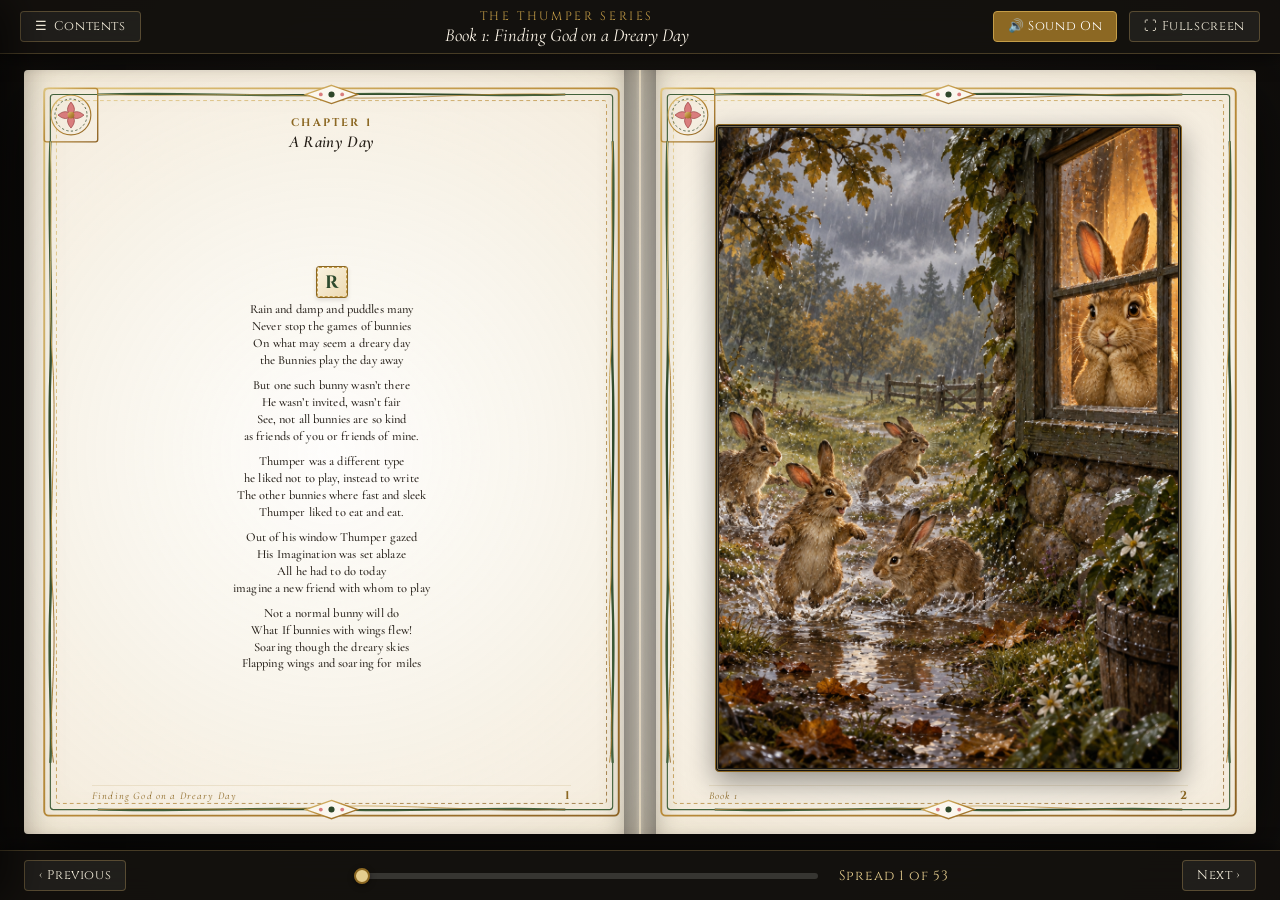
==== index.html @ b7ec00cc "The Complete Thumper Series Interactive Reader" ====
<!DOCTYPE html>
<html lang="en">
<head>
  <meta charset="UTF-8">
  <meta name="viewport" content="width=device-width, initial-scale=1.0, maximum-scale=1.0, user-scalable=no, viewport-fit=cover">
  <meta name="apple-mobile-web-app-capable" content="yes">
  <meta name="apple-mobile-web-app-status-bar-style" content="black-translucent">
  <meta name="description" content="The Complete Five-Book Thumper Series: An interactive illuminated fairy tale reader with realistic 3D page turns for tablet, phone, and desktop.">
  <title>The Complete Thumper Series — Interactive Fairy Tale Reader</title>
  
  <link rel="stylesheet" href="css/fairytale.css">
  <link rel="stylesheet" href="css/book.css">
</head>
<body>

  <div class="reader-wrapper">
    <!-- Top Toolbar -->
    <header class="top-toolbar">
      <div class="toolbar-left">
        <button id="btnTOC" class="tool-btn" title="Open Table of Contents">
          <span>☰</span> <span>Contents</span>
        </button>
        <button id="btnMobileSwitch" class="tool-btn mobile-switch-btn" title="Switch between words and picture">
          🖼️ View Art
        </button>
      </div>

      <div class="toolbar-center">
        <span class="series-title">The Thumper Series</span>
        <span id="currentBookLabel" class="current-book-label">Book 1: Finding God on a Dreary Day</span>
      </div>

      <div class="toolbar-right">
        <button id="btnAudio" class="tool-btn active" title="Toggle Page Turn Sound">
          🔊 Sound On
        </button>
        <button id="btnFullscreen" class="tool-btn" title="Toggle Fullscreen">
          ⛶ Fullscreen
        </button>
      </div>
    </header>

    <!-- Main Book Stage -->
    <main class="book-stage" id="bookStage">
      <!-- Click / Tap zones on margins -->
      <div id="navPrev" class="page-nav-zone page-nav-prev" title="Turn to previous page">
        <div class="nav-arrow">‹</div>
      </div>

      <div id="bookContainer" class="book-container show-text" data-book="1">
        <!-- Center Book Spine / Shadow -->
        <div class="book-spine"></div>

        <!-- Left Page: Verses & Illuminated Initial -->
        <div id="leftPage" class="page left-page">
          <!-- Dynamically populated by app.js -->
        </div>

        <!-- Right Page: Illustration & Theology Note -->
        <div id="rightPage" class="page right-page">
          <!-- Dynamically populated by app.js -->
        </div>

        <!-- 3D Page Turn Layer -->
        <div id="pageFlipLeaf" class="page-flip-leaf"></div>
      </div>

      <div id="navNext" class="page-nav-zone page-nav-next" title="Turn to next page">
        <div class="nav-arrow">›</div>
      </div>
    </main>

    <!-- Bottom Navigation & Progress Bar -->
    <footer class="bottom-bar">
      <button id="btnPrev" class="tool-btn" title="Previous Page">
        ‹ Previous
      </button>

      <div class="progress-container">
        <input type="range" id="progressSlider" class="progress-slider" min="0" max="52" value="0" aria-label="Page Progress">
        <span id="pageIndicator" class="page-indicator">Spread 1 of 53</span>
      </div>

      <button id="btnNext" class="tool-btn" title="Next Page">
        Next ›
      </button>
    </footer>
  </div>

  <!-- Table of Contents Slide-over Drawer -->
  <div id="tocOverlay" class="toc-overlay"></div>
  <aside id="tocDrawer" class="toc-drawer">
    <div class="toc-header">
      <h2 class="toc-title">Table of Contents</h2>
      <button id="btnCloseTOC" class="toc-close-btn" title="Close Contents">✕</button>
    </div>
    <div id="tocContent" class="toc-content">
      <!-- Dynamically populated by app.js -->
    </div>
  </aside>

  <!-- Application Scripts -->
  <script src="js/book-data.js"></script>
  <script src="js/audio.js"></script>
  <script src="js/page-flip.js"></script>
  <script src="js/app.js"></script>
</body>
</html>
---- css/fairytale.css ----
@import url('https://fonts.googleapis.com/css2?family=Cinzel:wght@500;600;700;800&family=Cormorant+Garamond:ital,wght@0,400;0,500;0,600;0,700;1,400;1,600&display=swap');

:root {
  --parchment-base: #fcf9f2;
  --parchment-dark: #f3ebda;
  --ink-color: #241e17;
  --ink-muted: #5e5142;
  --gold-primary: #c49d48;
  --gold-dark: #8c6823;
  --gold-light: #e5cd8e;
  --green-accent: #2e4a2e;
  --spine-shadow: rgba(0, 0, 0, 0.25);
  --font-serif: 'Cormorant Garamond', 'Baskerville', 'Hoefler Text', Garamond, 'Georgia', serif;
  --font-display: 'Cinzel', 'Baskerville', serif;
}

/* Base Body & Reset */
* {
  box-sizing: border-box;
  margin: 0;
  padding: 0;
  -webkit-tap-highlight-color: transparent;
}

body {
  font-family: var(--font-serif);
  color: var(--ink-color);
  background-color: #161311;
  background-image: 
    radial-gradient(circle at 50% 50%, #221d18 0%, #100e0c 100%),
    repeating-linear-gradient(45deg, rgba(255,255,255,0.012) 0, rgba(255,255,255,0.012) 2px, transparent 2px, transparent 8px);
  min-height: 100vh;
  overflow-x: hidden;
  display: flex;
  flex-direction: column;
  user-select: none;
  -webkit-user-select: none;
}

/* Parchment Page Base */
.page {
  position: relative;
  background-color: var(--parchment-base);
  background-image: 
    radial-gradient(circle at 50% 50%, rgba(255, 255, 255, 0.75) 0%, rgba(243, 235, 218, 0.95) 100%),
    url("data:image/svg+xml,%3Csvg viewBox='0 0 200 200' xmlns='http://www.w3.org/2000/svg'%3E%3Cfilter id='noiseFilter'%3E%3CfeTurbulence type='fractalNoise' baseFrequency='0.8' numOctaves='3' stitchTiles='stitch'/%3E%3C/filter%3E%3Crect width='100%25' height='100%25' filter='url(%23noiseFilter)' opacity='0.035'/%3E%3C/svg%3E");
  box-shadow: 
    inset 0 0 50px rgba(160, 130, 80, 0.2),
    0 12px 35px rgba(0, 0, 0, 0.5);
  display: flex;
  flex-direction: column;
  overflow: hidden;
  border-radius: 4px;
}

/* Page Border SVG Overlay */
.page-border-overlay {
  position: absolute;
  top: 0;
  left: 0;
  width: 100%;
  height: 100%;
  pointer-events: none;
  z-index: 10;
}

/* Left Page vs Right Page Inner Margins & Shadows */
.left-page {
  border-right: 1px solid rgba(140, 107, 41, 0.2);
  box-shadow: 
    inset -28px 0 24px -14px var(--spine-shadow),
    inset 0 0 45px rgba(160, 130, 80, 0.16);
  border-top-right-radius: 0;
  border-bottom-right-radius: 0;
}

.right-page {
  border-left: 1px solid rgba(140, 107, 41, 0.2);
  box-shadow: 
    inset 28px 0 24px -14px var(--spine-shadow),
    inset 0 0 45px rgba(160, 130, 80, 0.16);
  border-top-left-radius: 0;
  border-bottom-left-radius: 0;
}

/* Page Inner Content Container - Carefully tuned so text NEVER touches borders */
.page-content {
  position: relative;
  z-index: 5;
  height: 100%;
  padding: clamp(32px, 5vh, 48px) clamp(36px, 5.5vw, 68px) clamp(24px, 3.5vh, 36px) clamp(36px, 5.5vw, 68px);
  display: flex;
  flex-direction: column;
  justify-content: space-between;
}

/* Page Header */
.page-header {
  text-align: center;
  margin-bottom: clamp(2px, 0.8vh, 6px);
}

.chapter-number {
  font-family: var(--font-display);
  font-size: clamp(0.68rem, 1.1vh, 0.78rem);
  font-weight: 700;
  letter-spacing: 0.2em;
  text-transform: uppercase;
  color: var(--gold-dark);
  margin-bottom: 1px;
}

.chapter-title {
  font-family: var(--font-serif);
  font-size: clamp(1.05rem, 1.8vh, 1.25rem);
  font-weight: 600;
  color: var(--ink-color);
  letter-spacing: 0.02em;
  font-style: italic;
}

/* Text Container & Stanzas: CENTER-JUSTIFIED & FIT PERFECTLY */
.page-verse-container {
  flex: 1;
  display: flex;
  flex-direction: column;
  justify-content: center;
  align-items: center;
  text-align: center;
  width: 100%;
  gap: clamp(4px, 0.9vh, 8px);
}

.stanza {
  position: relative;
  width: 100%;
  text-align: center;
}

.verse-line {
  font-size: clamp(0.78rem, 1.38vh, 0.96rem);
  line-height: 1.36;
  color: var(--ink-color);
  font-weight: 500;
  letter-spacing: 0.01em;
  position: relative;
  text-align: center;
  font-family: var(--font-serif);
}

/* Speaker Cue Badges */
.speaker-badge {
  display: block;
  font-family: var(--font-serif);
  font-style: italic;
  font-weight: 600;
  font-size: clamp(0.75rem, 1.2vh, 0.88rem);
  color: var(--gold-dark);
  letter-spacing: 0.03em;
  text-align: center;
  margin-top: 2px;
  margin-bottom: 1px;
}

/* Illuminated Initial Emblem (Centered above opening line) */
.illuminated-initial-crest {
  display: inline-flex;
  align-items: center;
  justify-content: center;
  width: clamp(26px, 3.6vh, 32px);
  height: clamp(26px, 3.6vh, 32px);
  background: linear-gradient(135deg, #faf3e1 0%, #eddab3 100%);
  border: 1.5px solid var(--gold-dark);
  outline: 1px dashed var(--gold-primary);
  outline-offset: -2px;
  box-shadow: 0 2px 4px rgba(0, 0, 0, 0.12);
  border-radius: 3px;
  margin-bottom: 3px;
  color: var(--green-accent);
  font-family: var(--font-display);
  font-size: clamp(1.05rem, 2vh, 1.3rem);
  font-weight: 700;
}

[data-book="1"] .illuminated-initial-crest { color: #2e4a2e; }
[data-book="2"] .illuminated-initial-crest { color: #78531d; }
[data-book="3"] .illuminated-initial-crest { color: #405c36; }
[data-book="4"] .illuminated-initial-crest { color: #8a2f1e; }
[data-book="5"] .illuminated-initial-crest { color: #164e3c; }

/* Page Footer / Folio */
.page-footer {
  text-align: center;
  margin-top: 4px;
  font-family: var(--font-display);
  font-size: clamp(0.72rem, 1.1vh, 0.82rem);
  color: var(--ink-muted);
  letter-spacing: 0.1em;
  display: flex;
  justify-content: space-between;
  align-items: center;
  padding-top: 2px;
  border-top: 1px solid rgba(191, 161, 95, 0.2);
}

.folio-book-label {
  font-size: clamp(0.65rem, 1vh, 0.72rem);
  font-style: italic;
  color: var(--gold-dark);
  font-family: var(--font-serif);
}

.folio-number {
  font-weight: 700;
  color: var(--gold-dark);
}

/* =======================================================
   RIGHT PAGE: ILLUMINATION PICTURE PLATE
   CLEANLY FRAMED WITH COMFORTABLE MARGINS
   NO TEXT OR CAPTIONS UNDERNEATH THE IMAGE!
   ======================================================= */
.art-plate-container {
  display: flex;
  flex-direction: column;
  height: 100%;
  width: 100%;
  justify-content: center;
  align-items: center;
  position: relative;
  padding: 4px 6px;
}

.art-image-frame {
  position: relative;
  width: 100%;
  height: 100%;
  max-height: calc(100% - 10px);
  display: flex;
  align-items: center;
  justify-content: center;
  background: #1e1b18;
  padding: 3px;
  border-radius: 4px;
  border: 1.5px solid var(--gold-dark);
  outline: 1px solid rgba(229, 205, 142, 0.45);
  outline-offset: -3px;
  box-shadow: 
    0 10px 28px rgba(0, 0, 0, 0.4),
    inset 0 0 10px rgba(0, 0, 0, 0.5);
  overflow: hidden;
  margin: auto;
}

.art-image-frame img {
  width: 100%;
  height: 100%;
  object-fit: cover;
  border-radius: 2px;
  display: block;
}
---- css/book.css ----
/* =======================================================
   3D BOOK SPREAD, PAGE TURN & UI CONTROLS
   ======================================================= */

:root {
  --book-width: 1380px;
  --book-height: 860px;
  --page-width: 690px;
  --page-height: 860px;
  --toolbar-bg: rgba(20, 17, 14, 0.94);
  --toolbar-border: rgba(191, 161, 95, 0.3);
  --toolbar-text: #f0e6d2;
}

/* App Wrapper */
.reader-wrapper {
  position: relative;
  width: 100vw;
  height: 100vh;
  display: flex;
  flex-direction: column;
  justify-content: space-between;
  overflow: hidden;
}

/* Top Toolbar */
.top-toolbar {
  position: relative;
  z-index: 100;
  height: 54px;
  background: var(--toolbar-bg);
  backdrop-filter: blur(12px);
  -webkit-backdrop-filter: blur(12px);
  border-bottom: 1px solid var(--toolbar-border);
  display: flex;
  align-items: center;
  justify-content: space-between;
  padding: 0 20px;
  color: var(--toolbar-text);
  box-shadow: 0 4px 16px rgba(0,0,0,0.5);
}

.toolbar-left,
.toolbar-right {
  display: flex;
  align-items: center;
  gap: 12px;
}

.toolbar-center {
  display: flex;
  flex-direction: column;
  align-items: center;
  text-align: center;
}

.series-title {
  font-family: var(--font-display);
  font-size: 0.75rem;
  letter-spacing: 0.22em;
  color: var(--gold-primary);
  text-transform: uppercase;
}

.current-book-label {
  font-family: var(--font-serif);
  font-size: 1.15rem;
  font-style: italic;
  color: #fff8eb;
}

/* Toolbar Buttons */
.tool-btn {
  background: rgba(255, 255, 255, 0.06);
  border: 1px solid rgba(191, 161, 95, 0.35);
  color: #f5eedc;
  padding: 6px 14px;
  border-radius: 4px;
  font-family: var(--font-display);
  font-size: 0.8rem;
  letter-spacing: 0.05em;
  cursor: pointer;
  display: flex;
  align-items: center;
  gap: 6px;
  transition: all 0.2s ease;
}

.tool-btn:hover {
  background: rgba(191, 161, 95, 0.22);
  border-color: var(--gold-light);
  color: #ffffff;
  transform: translateY(-1px);
}

.tool-btn:active {
  transform: translateY(0);
}

.tool-btn.active {
  background: var(--gold-dark);
  color: #fff;
  border-color: var(--gold-primary);
}

/* Book Stage & 3D Spread Container */
.book-stage {
  position: relative;
  flex: 1;
  display: flex;
  align-items: center;
  justify-content: center;
  perspective: 2800px;
  padding: 16px 24px;
  overflow: hidden;
}

.book-container {
  position: relative;
  width: 100%;
  max-width: var(--book-width);
  height: 100%;
  max-height: var(--book-height);
  display: flex;
  box-shadow: 
    0 25px 60px -10px rgba(0, 0, 0, 0.75),
    0 0 100px rgba(0, 0, 0, 0.4);
  border-radius: 6px;
  transform-style: preserve-3d;
}

/* Book Spine / Center Hinge */
.book-spine {
  position: absolute;
  top: 0;
  left: 50%;
  transform: translateX(-50%);
  width: 32px;
  height: 100%;
  background: linear-gradient(
    90deg, 
    rgba(0,0,0,0.32) 0%, 
    rgba(0,0,0,0.12) 35%, 
    rgba(255,255,255,0.06) 50%, 
    rgba(0,0,0,0.12) 65%, 
    rgba(0,0,0,0.32) 100%
  );
  z-index: 20;
  pointer-events: none;
}

/* Spread Pages */
.book-container .page {
  width: 50%;
  height: 100%;
}

/* Page Navigation Overlays (Click zones & edge taps) */
.page-nav-zone {
  position: absolute;
  top: 0;
  bottom: 0;
  width: 70px;
  z-index: 50;
  cursor: pointer;
  display: flex;
  align-items: center;
  justify-content: center;
  opacity: 0;
  transition: opacity 0.3s ease, background 0.3s ease;
}

.page-nav-prev {
  left: 0;
  background: linear-gradient(to right, rgba(0,0,0,0.3), transparent);
  border-top-left-radius: 6px;
  border-bottom-left-radius: 6px;
}

.page-nav-next {
  right: 0;
  background: linear-gradient(to left, rgba(0,0,0,0.3), transparent);
  border-top-right-radius: 6px;
  border-bottom-right-radius: 6px;
}

.book-stage:hover .page-nav-zone {
  opacity: 0.6;
}

.page-nav-zone:hover {
  opacity: 1 !important;
}

.nav-arrow {
  width: 42px;
  height: 42px;
  background: rgba(30, 24, 18, 0.82);
  border: 1.5px solid var(--gold-primary);
  border-radius: 50%;
  display: flex;
  align-items: center;
  justify-content: center;
  color: var(--gold-light);
  font-size: 1.4rem;
  box-shadow: 0 4px 12px rgba(0,0,0,0.4);
}

/* =======================================================
   REALISTIC 3D PAGE CURL & FLIP ANIMATION
   ======================================================= */
.page-flip-leaf {
  position: absolute;
  top: 0;
  width: 50%;
  height: 100%;
  transform-style: preserve-3d;
  z-index: 60;
  pointer-events: none;
  display: none;
  background-color: var(--parchment-base);
  border-radius: 4px;
}

.page-flip-leaf.flipping-forward {
  display: block;
  right: 0;
  transform-origin: left center;
  animation: curlTurnForward 0.68s cubic-bezier(0.22, 1, 0.36, 1) forwards;
}

.page-flip-leaf.flipping-backward {
  display: block;
  left: 0;
  transform-origin: right center;
  animation: curlTurnBackward 0.68s cubic-bezier(0.22, 1, 0.36, 1) forwards;
}

@keyframes curlTurnForward {
  0% {
    transform: rotateY(0deg);
    box-shadow: 0 0 0 rgba(0,0,0,0);
    filter: brightness(1);
  }
  40% {
    transform: rotateY(-70deg) skewY(-1.2deg);
    box-shadow: -25px 12px 35px rgba(0,0,0,0.5);
    filter: brightness(0.92);
  }
  75% {
    transform: rotateY(-135deg) skewY(1deg);
    box-shadow: -15px 10px 30px rgba(0,0,0,0.4);
    filter: brightness(0.96);
  }
  100% {
    transform: rotateY(-180deg);
    box-shadow: 0 0 0 rgba(0,0,0,0);
    filter: brightness(1);
  }
}

@keyframes curlTurnBackward {
  0% {
    transform: rotateY(0deg);
    box-shadow: 0 0 0 rgba(0,0,0,0);
    filter: brightness(1);
  }
  40% {
    transform: rotateY(70deg) skewY(1.2deg);
    box-shadow: 25px 12px 35px rgba(0,0,0,0.5);
    filter: brightness(0.92);
  }
  75% {
    transform: rotateY(135deg) skewY(-1deg);
    box-shadow: 15px 10px 30px rgba(0,0,0,0.4);
    filter: brightness(0.96);
  }
  100% {
    transform: rotateY(180deg);
    box-shadow: 0 0 0 rgba(0,0,0,0);
    filter: brightness(1);
  }
}

/* Bottom Control & Progress Bar */
.bottom-bar {
  position: relative;
  z-index: 100;
  height: 50px;
  background: var(--toolbar-bg);
  backdrop-filter: blur(12px);
  -webkit-backdrop-filter: blur(12px);
  border-top: 1px solid var(--toolbar-border);
  display: flex;
  align-items: center;
  justify-content: space-between;
  padding: 0 24px;
  color: var(--toolbar-text);
  box-shadow: 0 -4px 16px rgba(0,0,0,0.5);
}

.progress-container {
  flex: 1;
  max-width: 600px;
  margin: 0 24px;
  display: flex;
  align-items: center;
  gap: 16px;
}

.progress-slider {
  flex: 1;
  -webkit-appearance: none;
  appearance: none;
  height: 6px;
  border-radius: 3px;
  background: rgba(255, 255, 255, 0.15);
  outline: none;
  cursor: pointer;
}

.progress-slider::-webkit-slider-thumb {
  -webkit-appearance: none;
  appearance: none;
  width: 16px;
  height: 16px;
  border-radius: 50%;
  background: var(--gold-light);
  border: 2px solid var(--gold-dark);
  cursor: pointer;
  box-shadow: 0 2px 6px rgba(0,0,0,0.4);
  transition: transform 0.2s;
}

.progress-slider::-webkit-slider-thumb:hover {
  transform: scale(1.25);
}

.page-indicator {
  font-family: var(--font-display);
  font-size: 0.85rem;
  color: var(--gold-light);
  letter-spacing: 0.08em;
  min-width: 120px;
  text-align: center;
}

/* Table of Contents Drawer */
.toc-overlay {
  position: fixed;
  top: 0;
  left: 0;
  width: 100vw;
  height: 100vh;
  background: rgba(0, 0, 0, 0.72);
  backdrop-filter: blur(4px);
  z-index: 200;
  opacity: 0;
  pointer-events: none;
  transition: opacity 0.35s ease;
}

.toc-overlay.open {
  opacity: 1;
  pointer-events: auto;
}

.toc-drawer {
  position: fixed;
  top: 0;
  left: 0;
  width: 380px;
  max-width: 88vw;
  height: 100vh;
  background: var(--parchment-base);
  background-image: 
    radial-gradient(circle at 50% 50%, rgba(255, 255, 255, 0.75) 0%, rgba(240, 230, 206, 0.95) 100%);
  border-right: 2px solid var(--gold-primary);
  box-shadow: 10px 0 40px rgba(0, 0, 0, 0.6);
  z-index: 210;
  transform: translateX(-100%);
  transition: transform 0.35s cubic-bezier(0.16, 1, 0.3, 1);
  display: flex;
  flex-direction: column;
}

.toc-drawer.open {
  transform: translateX(0);
}

.toc-header {
  padding: 22px 20px;
  border-bottom: 2px solid rgba(191, 161, 95, 0.4);
  display: flex;
  justify-content: space-between;
  align-items: center;
  background: rgba(239, 226, 188, 0.5);
}

.toc-title {
  font-family: var(--font-display);
  font-size: 1.3rem;
  font-weight: 700;
  color: var(--gold-dark);
  letter-spacing: 0.08em;
}

.toc-close-btn {
  background: none;
  border: none;
  font-size: 1.6rem;
  color: var(--ink-color);
  cursor: pointer;
  line-height: 1;
}

.toc-content {
  flex: 1;
  overflow-y: auto;
  padding: 16px;
}

.toc-book-section {
  margin-bottom: 20px;
  border-bottom: 1px dashed rgba(191, 161, 95, 0.4);
  padding-bottom: 14px;
}

.toc-book-header {
  font-family: var(--font-display);
  font-size: 0.95rem;
  font-weight: 700;
  color: var(--green-accent);
  letter-spacing: 0.05em;
  margin-bottom: 4px;
}

.toc-book-title {
  font-family: var(--font-serif);
  font-size: 1.15rem;
  font-weight: 600;
  color: var(--ink-color);
  font-style: italic;
  margin-bottom: 8px;
}

.toc-page-list {
  list-style: none;
  display: flex;
  flex-direction: column;
  gap: 4px;
}

.toc-item {
  padding: 6px 10px;
  border-radius: 4px;
  cursor: pointer;
  display: flex;
  justify-content: space-between;
  align-items: baseline;
  font-size: 0.92rem;
  color: var(--ink-color);
  transition: background 0.2s;
}

.toc-item:hover {
  background: rgba(191, 161, 95, 0.25);
}

.toc-item.active {
  background: rgba(191, 161, 95, 0.4);
  font-weight: 600;
  border-left: 3px solid var(--gold-dark);
}

.toc-item-title {
  flex: 1;
  white-space: nowrap;
  overflow: hidden;
  text-overflow: ellipsis;
  padding-right: 8px;
}

.toc-item-num {
  font-family: var(--font-display);
  font-size: 0.78rem;
  color: var(--gold-dark);
}

/* =======================================================
   RESPONSIVE DESIGN (TABLETS & PHONES)
   ======================================================= */
@media (max-width: 900px) {
  :root {
    --book-width: 100%;
    --book-height: 100%;
  }

  .book-stage {
    padding: 8px;
  }

  .book-container {
    flex-direction: column;
    max-width: 580px;
    height: 100%;
    box-shadow: 0 10px 25px rgba(0,0,0,0.5);
  }

  .book-spine {
    display: none;
  }

  .book-container .page {
    width: 100%;
    height: 100%;
  }

  .book-container.show-text .right-page {
    display: none;
  }

  .book-container.show-text .left-page {
    display: flex;
    border-radius: 4px;
    border-right: none;
  }

  .book-container.show-art .left-page {
    display: none;
  }

  .book-container.show-art .right-page {
    display: flex;
    border-radius: 4px;
    border-left: none;
  }

  .page-content {
    padding: 28px 24px 20px 24px;
  }

  .chapter-title {
    font-size: 1.15rem;
  }

  .verse-line {
    font-size: 0.95rem;
    line-height: 1.4;
  }

  .art-image-frame {
    max-height: 56vh;
  }

  .top-toolbar {
    height: 48px;
    padding: 0 12px;
  }

  .series-title {
    font-size: 0.65rem;
  }

  .current-book-label {
    font-size: 0.95rem;
  }

  .bottom-bar {
    height: 48px;
    padding: 0 12px;
  }

  .page-indicator {
    min-width: 80px;
    font-size: 0.75rem;
  }

  .mobile-switch-btn {
    display: flex !important;
  }
}

@media (min-width: 901px) {
  .mobile-switch-btn {
    display: none !important;
  }
}
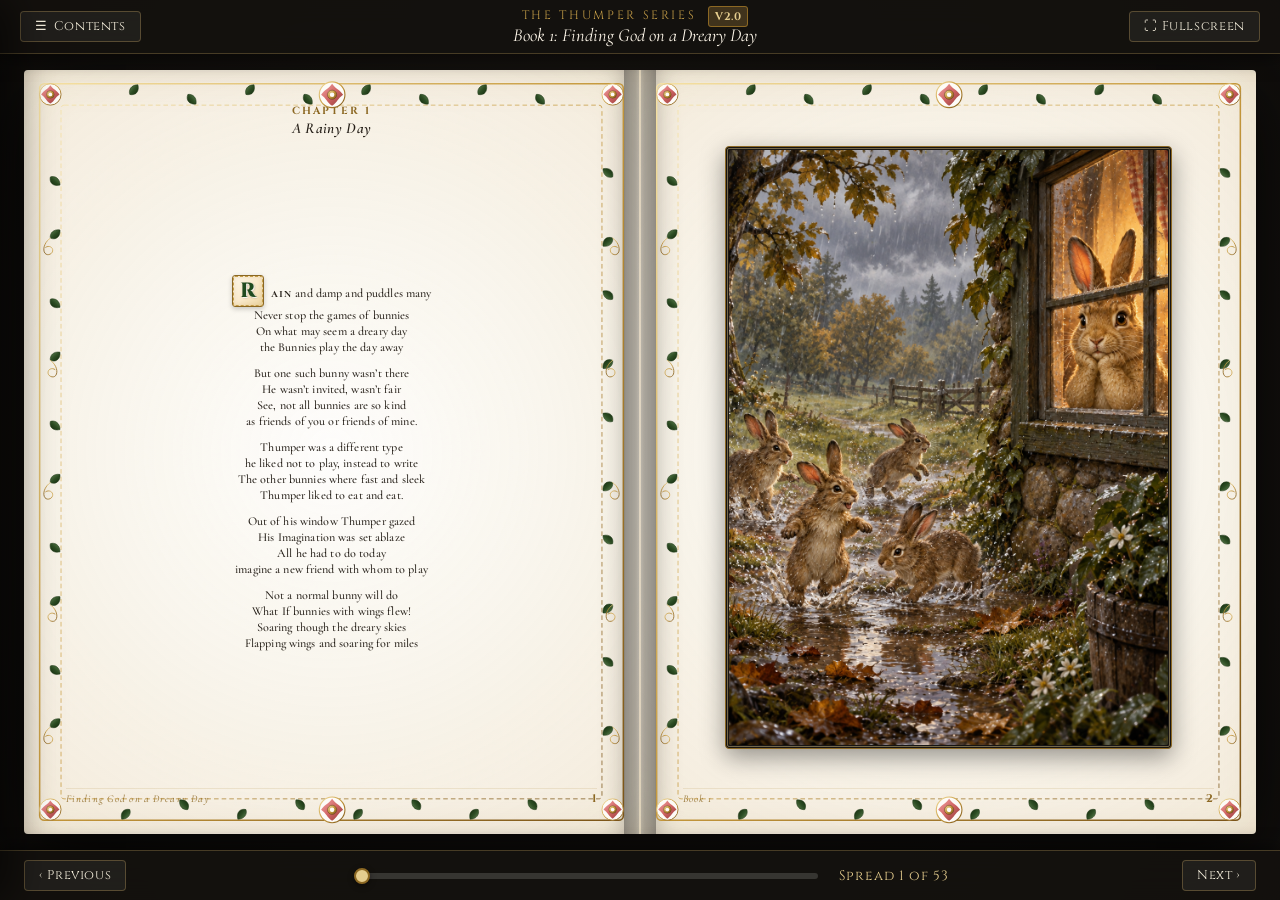
==== commit 9c4de127: "Version 2: Ornate thematic borders, medieval illuminated initials, enhanced typography, sound remova" ====
--- a/index.html
+++ b/index.html
@@ -6,7 +6,7 @@
   <meta name="apple-mobile-web-app-capable" content="yes">
   <meta name="apple-mobile-web-app-status-bar-style" content="black-translucent">
   <meta name="description" content="The Complete Five-Book Thumper Series: An interactive illuminated fairy tale reader with realistic 3D page turns for tablet, phone, and desktop.">
-  <title>The Complete Thumper Series — Interactive Fairy Tale Reader</title>
+  <title>The Complete Thumper Series — Interactive Fairy Tale Reader (Version 2)</title>
   
   <link rel="stylesheet" href="css/fairytale.css">
   <link rel="stylesheet" href="css/book.css">
@@ -26,14 +26,11 @@
       </div>
 
       <div class="toolbar-center">
-        <span class="series-title">The Thumper Series</span>
+        <span class="series-title">The Thumper Series <span class="version-badge">v2.0</span></span>
         <span id="currentBookLabel" class="current-book-label">Book 1: Finding God on a Dreary Day</span>
       </div>
 
       <div class="toolbar-right">
-        <button id="btnAudio" class="tool-btn active" title="Toggle Page Turn Sound">
-          🔊 Sound On
-        </button>
         <button id="btnFullscreen" class="tool-btn" title="Toggle Fullscreen">
           ⛶ Fullscreen
         </button>
@@ -101,7 +98,6 @@
 
   <!-- Application Scripts -->
   <script src="js/book-data.js"></script>
-  <script src="js/audio.js"></script>
   <script src="js/page-flip.js"></script>
   <script src="js/app.js"></script>
 </body>
--- a/css/fairytale.css
+++ b/css/fairytale.css
@@ -83,26 +83,28 @@
   border-bottom-left-radius: 0;
 }
 
-/* Page Inner Content Container - Carefully tuned so text NEVER touches borders */
+/* Page Inner Content Container - Half-inch (~40px) clear buffer inside borders */
 .page-content {
   position: relative;
   z-index: 5;
   height: 100%;
-  padding: clamp(32px, 5vh, 48px) clamp(36px, 5.5vw, 68px) clamp(24px, 3.5vh, 36px) clamp(36px, 5.5vw, 68px);
+  padding: 34px 42px 28px 42px;
   display: flex;
   flex-direction: column;
   justify-content: space-between;
+  box-sizing: border-box;
 }
 
 /* Page Header */
 .page-header {
   text-align: center;
-  margin-bottom: clamp(2px, 0.8vh, 6px);
+  margin-bottom: clamp(1px, 0.5vh, 4px);
+  flex-shrink: 0;
 }
 
 .chapter-number {
   font-family: var(--font-display);
-  font-size: clamp(0.68rem, 1.1vh, 0.78rem);
+  font-size: clamp(0.65rem, 1vh, 0.75rem);
   font-weight: 700;
   letter-spacing: 0.2em;
   text-transform: uppercase;
@@ -112,14 +114,14 @@
 
 .chapter-title {
   font-family: var(--font-serif);
-  font-size: clamp(1.05rem, 1.8vh, 1.25rem);
+  font-size: clamp(0.95rem, 1.5vh, 1.15rem);
   font-weight: 600;
   color: var(--ink-color);
   letter-spacing: 0.02em;
   font-style: italic;
 }
 
-/* Text Container & Stanzas: CENTER-JUSTIFIED & FIT PERFECTLY */
+/* Text Container & Stanzas: PERFECTLY CENTERED, NEVER CLIPPING TOP OR BOTTOM */
 .page-verse-container {
   flex: 1;
   display: flex;
@@ -128,18 +130,21 @@
   align-items: center;
   text-align: center;
   width: 100%;
-  gap: clamp(4px, 0.9vh, 8px);
+  gap: clamp(2px, 0.5vh, 6px);
+  margin: 0;
+  min-height: 0;
 }
 
 .stanza {
   position: relative;
   width: 100%;
   text-align: center;
+  margin: clamp(1px, 0.3vh, 3px) 0;
 }
 
 .verse-line {
-  font-size: clamp(0.78rem, 1.38vh, 0.96rem);
-  line-height: 1.36;
+  font-size: clamp(0.76rem, 1.34vh, 0.98rem);
+  line-height: 1.32;
   color: var(--ink-color);
   font-weight: 500;
   letter-spacing: 0.01em;
@@ -154,46 +159,92 @@
   font-family: var(--font-serif);
   font-style: italic;
   font-weight: 600;
-  font-size: clamp(0.75rem, 1.2vh, 0.88rem);
+  font-size: clamp(0.68rem, 1.05vh, 0.8rem);
   color: var(--gold-dark);
   letter-spacing: 0.03em;
   text-align: center;
-  margin-top: 2px;
-  margin-bottom: 1px;
-}
-
-/* Illuminated Initial Emblem (Centered above opening line) */
-.illuminated-initial-crest {
+  margin-top: 1px;
+  margin-bottom: 0px;
+  line-height: 1.15;
+}
+
+/* First Line & Illuminated Medieval Initial Capital */
+.first-verse-line {
+  display: flex;
+  align-items: baseline;
+  justify-content: center;
+  flex-wrap: wrap;
+  gap: 0 4px;
+}
+
+.illuminated-cap {
   display: inline-flex;
   align-items: center;
   justify-content: center;
-  width: clamp(26px, 3.6vh, 32px);
-  height: clamp(26px, 3.6vh, 32px);
-  background: linear-gradient(135deg, #faf3e1 0%, #eddab3 100%);
+  width: clamp(28px, 3.6vh, 36px);
+  height: clamp(28px, 3.6vh, 36px);
+  background: linear-gradient(135deg, #fdf8ec 0%, #faeacd 50%, #ecd6a2 100%);
   border: 1.5px solid var(--gold-dark);
   outline: 1px dashed var(--gold-primary);
-  outline-offset: -2px;
-  box-shadow: 0 2px 4px rgba(0, 0, 0, 0.12);
+  outline-offset: -2.5px;
+  box-shadow: 
+    0 2px 5px rgba(0, 0, 0, 0.2),
+    inset 0 0 5px rgba(184, 138, 56, 0.3);
   border-radius: 3px;
-  margin-bottom: 3px;
-  color: var(--green-accent);
-  font-family: var(--font-display);
-  font-size: clamp(1.05rem, 2vh, 1.3rem);
+  margin-right: 3px;
+  vertical-align: middle;
+  flex-shrink: 0;
+}
+
+.cap-letter {
+  font-family: var(--font-display);
+  font-size: clamp(1.2rem, 2.3vh, 1.55rem);
+  font-weight: 800;
+  line-height: 1;
+  text-shadow: 1px 1px 0 rgba(255, 255, 255, 0.8), 1px 1px 2px rgba(0, 0, 0, 0.25);
+}
+
+[data-book="1"] .cap-letter { color: #204b20; }
+[data-book="2"] .cap-letter { color: #6e4612; }
+[data-book="3"] .cap-letter { color: #3b5428; }
+[data-book="4"] .cap-letter { color: #8e2716; }
+[data-book="5"] .cap-letter { color: #12533c; }
+
+.first-word-rest {
+  font-variant: small-caps;
   font-weight: 700;
-}
-
-[data-book="1"] .illuminated-initial-crest { color: #2e4a2e; }
-[data-book="2"] .illuminated-initial-crest { color: #78531d; }
-[data-book="3"] .illuminated-initial-crest { color: #405c36; }
-[data-book="4"] .illuminated-initial-crest { color: #8a2f1e; }
-[data-book="5"] .illuminated-initial-crest { color: #164e3c; }
+  letter-spacing: 0.06em;
+  font-size: 1.05em;
+  color: var(--ink-color);
+}
+
+.first-line-prefix {
+  font-family: var(--font-display);
+  font-size: 1.15em;
+  color: var(--gold-dark);
+  margin-right: 2px;
+}
+
+.version-badge {
+  font-family: var(--font-display);
+  font-size: 0.68rem;
+  font-weight: 700;
+  padding: 2px 6px;
+  border-radius: 3px;
+  background: rgba(196, 157, 72, 0.25);
+  color: var(--gold-light);
+  border: 1px solid var(--gold-dark);
+  margin-left: 6px;
+  vertical-align: middle;
+  letter-spacing: 0.05em;
+}
 
 /* Page Footer / Folio */
 .page-footer {
   text-align: center;
-  margin-top: 4px;
-  font-family: var(--font-display);
-  font-size: clamp(0.72rem, 1.1vh, 0.82rem);
+  margin-top: 3px;
+  font-family: var(--font-display);
+  font-size: clamp(0.7rem, 1.1vh, 0.8rem);
   color: var(--ink-muted);
   letter-spacing: 0.1em;
   display: flex;
@@ -201,6 +252,7 @@
   align-items: center;
   padding-top: 2px;
   border-top: 1px solid rgba(191, 161, 95, 0.2);
+  flex-shrink: 0;
 }
 
 .folio-book-label {
@@ -217,7 +269,7 @@
 
 /* =======================================================
    RIGHT PAGE: ILLUMINATION PICTURE PLATE
-   CLEANLY FRAMED WITH COMFORTABLE MARGINS
+   NEATLY FRAMED INSIDE ORNATE BORDERS WITH HALF-INCH BUFFER
    NO TEXT OR CAPTIONS UNDERNEATH THE IMAGE!
    ======================================================= */
 .art-plate-container {
@@ -228,14 +280,14 @@
   justify-content: center;
   align-items: center;
   position: relative;
-  padding: 4px 6px;
+  padding: 42px 42px 36px 42px;
+  box-sizing: border-box;
 }
 
 .art-image-frame {
   position: relative;
   width: 100%;
   height: 100%;
-  max-height: calc(100% - 10px);
   display: flex;
   align-items: center;
   justify-content: center;
@@ -246,10 +298,10 @@
   outline: 1px solid rgba(229, 205, 142, 0.45);
   outline-offset: -3px;
   box-shadow: 
-    0 10px 28px rgba(0, 0, 0, 0.4),
+    0 8px 24px rgba(0, 0, 0, 0.4),
     inset 0 0 10px rgba(0, 0, 0, 0.5);
   overflow: hidden;
-  margin: auto;
+  box-sizing: border-box;
 }
 
 .art-image-frame img {
@@ -259,3 +311,11 @@
   border-radius: 2px;
   display: block;
 }
+
+.art-image-frame img {
+  width: 100%;
+  height: 100%;
+  object-fit: cover;
+  border-radius: 2px;
+  display: block;
+}
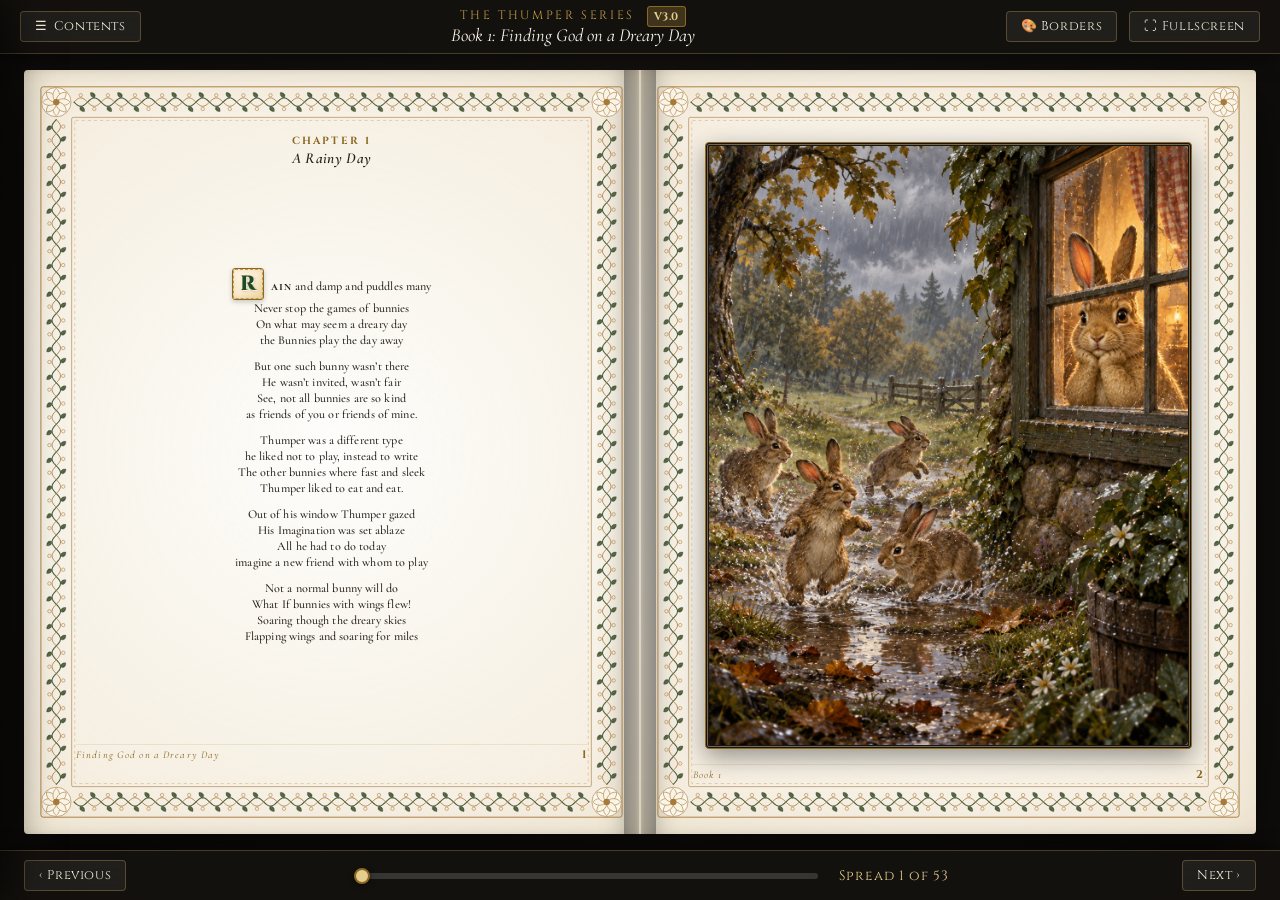
==== commit 05f7dc82: "Release Version 3.0: Hand-drawn bespoke borders for Books 1-5, padding & layout refinement, unique B" ====
--- a/index.html
+++ b/index.html
@@ -26,11 +26,14 @@
       </div>
 
       <div class="toolbar-center">
-        <span class="series-title">The Thumper Series <span class="version-badge">v2.0</span></span>
+        <span class="series-title">The Thumper Series <span class="version-badge">v3.0</span></span>
         <span id="currentBookLabel" class="current-book-label">Book 1: Finding God on a Dreary Day</span>
       </div>
 
       <div class="toolbar-right">
+        <a href="border-options.html" class="tool-btn" style="text-decoration:none; display:inline-flex; align-items:center; gap:4px;" title="View Border Styles Showcase">
+          🎨 Borders
+        </a>
         <button id="btnFullscreen" class="tool-btn" title="Toggle Fullscreen">
           ⛶ Fullscreen
         </button>
--- a/css/fairytale.css
+++ b/css/fairytale.css
@@ -88,7 +88,7 @@
   position: relative;
   z-index: 5;
   height: 100%;
-  padding: 34px 42px 28px 42px;
+  padding: 64px 52px 72px 52px;
   display: flex;
   flex-direction: column;
   justify-content: space-between;
@@ -280,7 +280,7 @@
   justify-content: center;
   align-items: center;
   position: relative;
-  padding: 42px 42px 36px 42px;
+  padding: 8px 12px 12px 12px;
   box-sizing: border-box;
 }
 
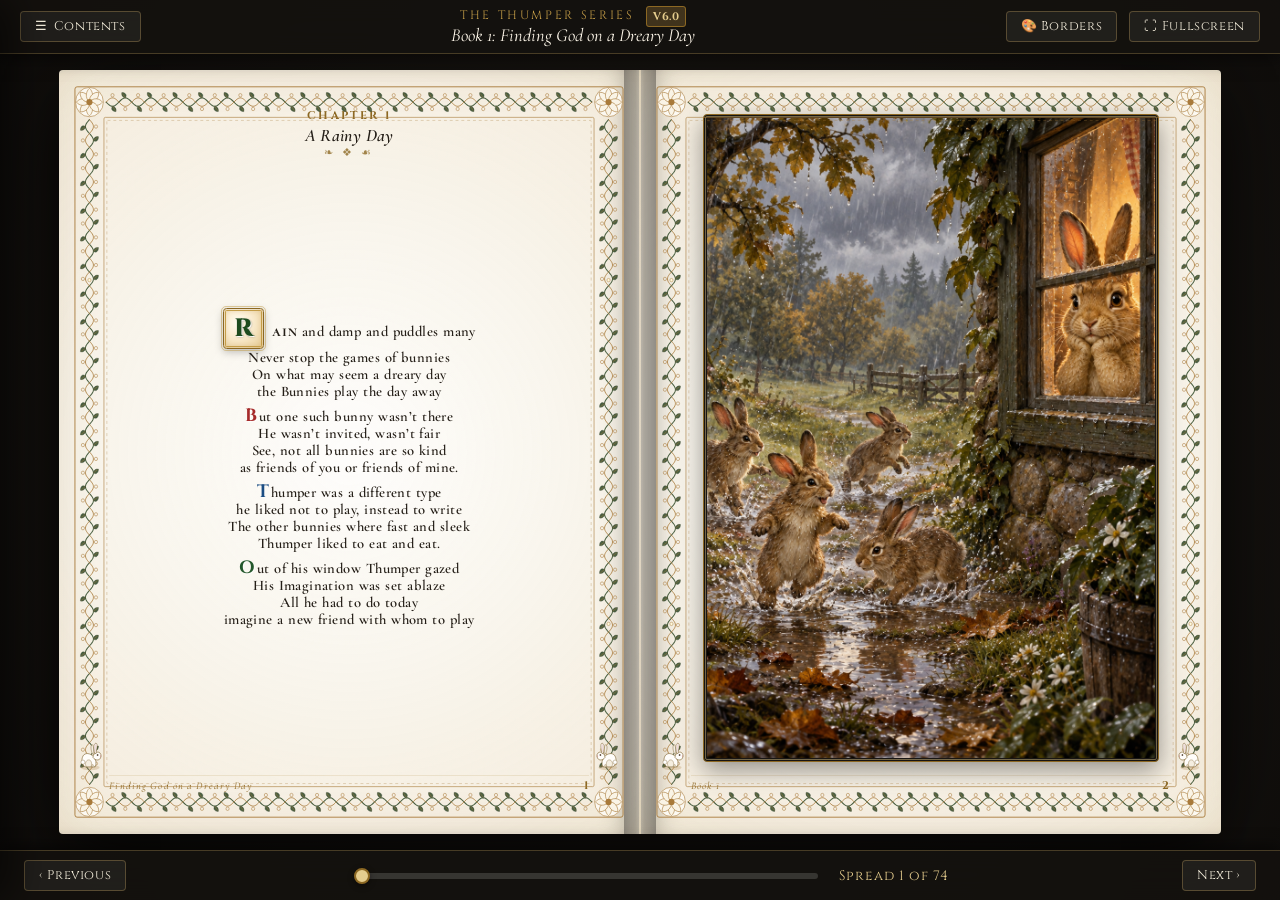
==== commit 40c4beae: "feat(v6.0): complete Version 6 editorial & illustration overhaul with 74 spreads, illuminated manusc" ====
--- a/index.html
+++ b/index.html
@@ -6,7 +6,7 @@
   <meta name="apple-mobile-web-app-capable" content="yes">
   <meta name="apple-mobile-web-app-status-bar-style" content="black-translucent">
   <meta name="description" content="The Complete Five-Book Thumper Series: An interactive illuminated fairy tale reader with realistic 3D page turns for tablet, phone, and desktop.">
-  <title>The Complete Thumper Series — Interactive Fairy Tale Reader (Version 2)</title>
+  <title>The Complete Thumper Series — Interactive Fairy Tale Reader (Version 6)</title>
   
   <link rel="stylesheet" href="css/fairytale.css">
   <link rel="stylesheet" href="css/book.css">
@@ -26,7 +26,7 @@
       </div>
 
       <div class="toolbar-center">
-        <span class="series-title">The Thumper Series <span class="version-badge">v3.0</span></span>
+        <span class="series-title">The Thumper Series <span class="version-badge">v6.0</span></span>
         <span id="currentBookLabel" class="current-book-label">Book 1: Finding God on a Dreary Day</span>
       </div>
 
@@ -77,8 +77,8 @@
       </button>
 
       <div class="progress-container">
-        <input type="range" id="progressSlider" class="progress-slider" min="0" max="52" value="0" aria-label="Page Progress">
-        <span id="pageIndicator" class="page-indicator">Spread 1 of 53</span>
+        <input type="range" id="progressSlider" class="progress-slider" min="0" max="73" value="0" aria-label="Page Progress">
+        <span id="pageIndicator" class="page-indicator">Spread 1 of 74</span>
       </div>
 
       <button id="btnNext" class="tool-btn" title="Next Page">
--- a/css/fairytale.css
+++ b/css/fairytale.css
@@ -83,12 +83,12 @@
   border-bottom-left-radius: 0;
 }
 
-/* Page Inner Content Container - Half-inch (~40px) clear buffer inside borders */
+/* Page Inner Content Container - Half-inch (~36-46px) clear buffer inside borders */
 .page-content {
   position: relative;
   z-index: 5;
   height: 100%;
-  padding: 64px 52px 72px 52px;
+  padding: clamp(34px, 4.2vh, 44px) clamp(36px, 4vw, 50px) clamp(38px, 4.6vh, 48px) clamp(36px, 4vw, 50px);
   display: flex;
   flex-direction: column;
   justify-content: space-between;
@@ -98,77 +98,174 @@
 /* Page Header */
 .page-header {
   text-align: center;
-  margin-bottom: clamp(1px, 0.5vh, 4px);
+  margin-bottom: clamp(2px, 0.6vh, 6px);
   flex-shrink: 0;
 }
 
 .chapter-number {
   font-family: var(--font-display);
-  font-size: clamp(0.65rem, 1vh, 0.75rem);
-  font-weight: 700;
-  letter-spacing: 0.2em;
+  font-size: clamp(0.7rem, 1.1vh, 0.82rem);
+  font-weight: 700;
+  letter-spacing: 0.22em;
   text-transform: uppercase;
   color: var(--gold-dark);
-  margin-bottom: 1px;
+  margin-bottom: 2px;
 }
 
 .chapter-title {
   font-family: var(--font-serif);
-  font-size: clamp(0.95rem, 1.5vh, 1.15rem);
+  font-size: clamp(1.1rem, 1.8vh, 1.35rem);
   font-weight: 600;
   color: var(--ink-color);
   letter-spacing: 0.02em;
   font-style: italic;
 }
 
-/* Text Container & Stanzas: PERFECTLY CENTERED, NEVER CLIPPING TOP OR BOTTOM */
+.header-divider {
+  display: flex;
+  align-items: center;
+  justify-content: center;
+  margin-top: 2px;
+  line-height: 1;
+}
+
+.header-fleuron {
+  font-size: 0.68rem;
+  color: var(--gold-dark);
+  letter-spacing: 0.28em;
+  opacity: 0.8;
+}
+
+/* Text Container & Stanzas: EXPANDED TO FILL PAGE ELEGANTLY WITHOUT OVERFLOW */
 .page-verse-container {
   flex: 1;
+  min-height: 0;
   display: flex;
   flex-direction: column;
   justify-content: center;
   align-items: center;
   text-align: center;
   width: 100%;
-  gap: clamp(2px, 0.5vh, 6px);
-  margin: 0;
-  min-height: 0;
+  max-width: 100%;
+  margin: 0 auto;
+  overflow: hidden;
+  box-sizing: border-box;
+  font-size: clamp(13.2px, 1.62vh, 15.2px);
+  line-height: clamp(1.30, 1.4vh, 1.40);
 }
 
 .stanza {
   position: relative;
   width: 100%;
   text-align: center;
-  margin: clamp(1px, 0.3vh, 3px) 0;
+  margin-top: 0;
+  margin-bottom: clamp(4px, 0.9vh, 9px);
+}
+
+.stanza:last-child {
+  margin-bottom: 0;
+}
+
+.dialogue-opening-divider {
+  display: flex;
+  align-items: center;
+  justify-content: center;
+  margin-bottom: clamp(3px, 0.7vh, 6px);
+}
+
+.dialogue-opening-divider .header-fleuron {
+  font-size: 0.72rem;
+  color: var(--gold-dark);
+  letter-spacing: 0.25em;
+  opacity: 0.75;
 }
 
 .verse-line {
-  font-size: clamp(0.76rem, 1.34vh, 0.98rem);
-  line-height: 1.32;
+  font-size: 1em;
+  line-height: inherit;
   color: var(--ink-color);
-  font-weight: 500;
-  letter-spacing: 0.01em;
-  position: relative;
-  text-align: center;
-  font-family: var(--font-serif);
-}
-
-/* Speaker Cue Badges */
+  font-weight: 600;
+  letter-spacing: 0.028em;
+  word-spacing: 0.08em;
+  position: relative;
+  text-align: center;
+  font-family: var(--font-serif);
+  white-space: normal;
+}
+
+/* Rubricated Alternating Stanza Initials (Inspired by Historical Manuscripts) */
+.rubricated-cap {
+  font-family: var(--font-display);
+  font-size: 1.22em;
+  font-weight: 700;
+  line-height: 0.88;
+  margin-right: 1.5px;
+  display: inline-block;
+  vertical-align: baseline;
+  transition: color 0.2s ease;
+}
+
+.verse-quote-prefix {
+  font-family: var(--font-serif);
+  font-size: 1.1em;
+  color: var(--gold-dark);
+  margin-right: 1px;
+}
+
+/* Historical Medieval Manuscript Pigments */
+.stanza-cap-1 {
+  /* Vermilion / Cinnabar Red */
+  color: #a62b2b;
+  text-shadow: 0.5px 0.5px 0 rgba(255, 255, 255, 0.7);
+}
+
+.stanza-cap-2 {
+  /* Ultramarine / Lapis Lazuli Blue */
+  color: #1b4d82;
+  text-shadow: 0.5px 0.5px 0 rgba(255, 255, 255, 0.7);
+}
+
+.stanza-cap-3 {
+  /* Verdigris / Deep Forest Green */
+  color: #24582c;
+  text-shadow: 0.5px 0.5px 0 rgba(255, 255, 255, 0.7);
+}
+
+.stanza-cap-4 {
+  /* Burnished Gold Leaf / Rich Ochre */
+  color: #92691a;
+  text-shadow: 0.5px 0.5px 0 rgba(255, 255, 255, 0.7);
+}
+
+.stanza-cap-0 {
+  /* Tyrian Purple / Imperial Madder Crimson */
+  color: #84234c;
+  text-shadow: 0.5px 0.5px 0 rgba(255, 255, 255, 0.7);
+}
+
+/* Speaker Cue Badges with Calligraphic Fleurons */
 .speaker-badge {
-  display: block;
+  display: inline-block;
   font-family: var(--font-serif);
   font-style: italic;
-  font-weight: 600;
-  font-size: clamp(0.68rem, 1.05vh, 0.8rem);
-  color: var(--gold-dark);
-  letter-spacing: 0.03em;
-  text-align: center;
-  margin-top: 1px;
-  margin-bottom: 0px;
-  line-height: 1.15;
-}
-
-/* First Line & Illuminated Medieval Initial Capital */
+  font-weight: 700;
+  font-size: 0.82em;
+  color: var(--gold-dark);
+  letter-spacing: 0.05em;
+  text-align: center;
+  margin: 1px auto;
+  line-height: 1.12;
+}
+
+.speaker-badge .fleuron {
+  font-style: normal;
+  font-size: 0.85em;
+  color: var(--gold-primary);
+  opacity: 0.85;
+  margin: 0 3px;
+}
+
+/* First Line & Illuminated Medieval Initial Capital (Showcase Gilded Tile) */
 .first-verse-line {
   display: flex;
   align-items: baseline;
@@ -181,40 +278,57 @@
   display: inline-flex;
   align-items: center;
   justify-content: center;
-  width: clamp(28px, 3.6vh, 36px);
-  height: clamp(28px, 3.6vh, 36px);
-  background: linear-gradient(135deg, #fdf8ec 0%, #faeacd 50%, #ecd6a2 100%);
-  border: 1.5px solid var(--gold-dark);
-  outline: 1px dashed var(--gold-primary);
-  outline-offset: -2.5px;
+  width: clamp(36px, 4.6vh, 46px);
+  height: clamp(36px, 4.6vh, 46px);
+  background: 
+    radial-gradient(circle at 35% 35%, #fffbf0 0%, #faecd0 40%, #e6cb92 100%);
+  border: 1.8px solid var(--gold-dark);
+  outline: 1.5px solid var(--gold-primary);
+  outline-offset: -3px;
   box-shadow: 
-    0 2px 5px rgba(0, 0, 0, 0.2),
-    inset 0 0 5px rgba(184, 138, 56, 0.3);
-  border-radius: 3px;
-  margin-right: 3px;
+    0 3px 8px rgba(0, 0, 0, 0.25),
+    inset 0 0 6px rgba(184, 138, 56, 0.4),
+    inset 0 1px 2px rgba(255, 255, 255, 0.8);
+  border-radius: 3.5px;
+  margin-right: 4px;
   vertical-align: middle;
   flex-shrink: 0;
+  position: relative;
+}
+
+.illuminated-cap::before {
+  content: '';
+  position: absolute;
+  top: -3px;
+  left: -3px;
+  right: -3px;
+  bottom: -3px;
+  border: 0.8px solid rgba(196, 157, 72, 0.5);
+  border-radius: 5px;
+  pointer-events: none;
 }
 
 .cap-letter {
   font-family: var(--font-display);
-  font-size: clamp(1.2rem, 2.3vh, 1.55rem);
+  font-size: clamp(1.5rem, 2.8vh, 1.95rem);
   font-weight: 800;
   line-height: 1;
-  text-shadow: 1px 1px 0 rgba(255, 255, 255, 0.8), 1px 1px 2px rgba(0, 0, 0, 0.25);
-}
-
-[data-book="1"] .cap-letter { color: #204b20; }
-[data-book="2"] .cap-letter { color: #6e4612; }
-[data-book="3"] .cap-letter { color: #3b5428; }
-[data-book="4"] .cap-letter { color: #8e2716; }
-[data-book="5"] .cap-letter { color: #12533c; }
+  text-shadow: 
+    1px 1px 0 rgba(255, 255, 255, 0.9),
+    1px 1px 2px rgba(0, 0, 0, 0.35);
+}
+
+[data-book="1"] .cap-letter { color: #1e4b1e; }
+[data-book="2"] .cap-letter { color: #724712; }
+[data-book="3"] .cap-letter { color: #3b5624; }
+[data-book="4"] .cap-letter { color: #942516; }
+[data-book="5"] .cap-letter { color: #14523a; }
 
 .first-word-rest {
   font-variant: small-caps;
   font-weight: 700;
   letter-spacing: 0.06em;
-  font-size: 1.05em;
+  font-size: 1.1em;
   color: var(--ink-color);
 }
 
@@ -275,12 +389,13 @@
 .art-plate-container {
   display: flex;
   flex-direction: column;
-  height: 100%;
-  width: 100%;
-  justify-content: center;
-  align-items: center;
-  position: relative;
-  padding: 8px 12px 12px 12px;
+  flex: 1;
+  min-height: 0;
+  width: 100%;
+  justify-content: center;
+  align-items: center;
+  position: relative;
+  padding: 6px 12px 10px 12px;
   box-sizing: border-box;
 }
 
--- a/css/book.css
+++ b/css/book.css
@@ -117,10 +117,11 @@
 
 .book-container {
   position: relative;
-  width: 100%;
-  max-width: var(--book-width);
   height: 100%;
   max-height: var(--book-height);
+  aspect-ratio: 1.52 / 1;
+  max-width: min(var(--book-width), 100%);
+  width: auto;
   display: flex;
   box-shadow: 
     0 25px 60px -10px rgba(0, 0, 0, 0.75),
@@ -502,8 +503,10 @@
 
   .book-container {
     flex-direction: column;
-    max-width: 580px;
+    max-width: 520px;
+    width: 100%;
     height: 100%;
+    aspect-ratio: auto;
     box-shadow: 0 10px 25px rgba(0,0,0,0.5);
   }
 
@@ -537,33 +540,44 @@
   }
 
   .page-content {
-    padding: 28px 24px 20px 24px;
+    padding: clamp(28px, 3.8vh, 38px) clamp(24px, 3.5vw, 32px) clamp(30px, 4.0vh, 42px) clamp(24px, 3.5vw, 32px);
+  }
+
+  .page-verse-container {
+    font-size: clamp(12.5px, 1.5vh, 14.5px);
+    line-height: clamp(1.26, 1.35vh, 1.35);
+  }
+
+  .stanza {
+    margin-bottom: clamp(3px, 0.7vh, 7px);
   }
 
   .chapter-title {
     font-size: 1.15rem;
   }
 
-  .verse-line {
-    font-size: 0.95rem;
-    line-height: 1.4;
-  }
-
   .art-image-frame {
-    max-height: 56vh;
+    max-height: 60vh;
   }
 
   .top-toolbar {
     height: 48px;
-    padding: 0 12px;
-  }
-
-  .series-title {
-    font-size: 0.65rem;
-  }
-
-  .current-book-label {
-    font-size: 0.95rem;
+    padding: 0 8px;
+  }
+
+  .toolbar-left,
+  .toolbar-right {
+    gap: 6px;
+  }
+
+  .toolbar-left .tool-btn,
+  .toolbar-right .tool-btn {
+    padding: 4px 8px;
+    font-size: 0.72rem;
+  }
+
+  .toolbar-center {
+    display: none;
   }
 
   .bottom-bar {
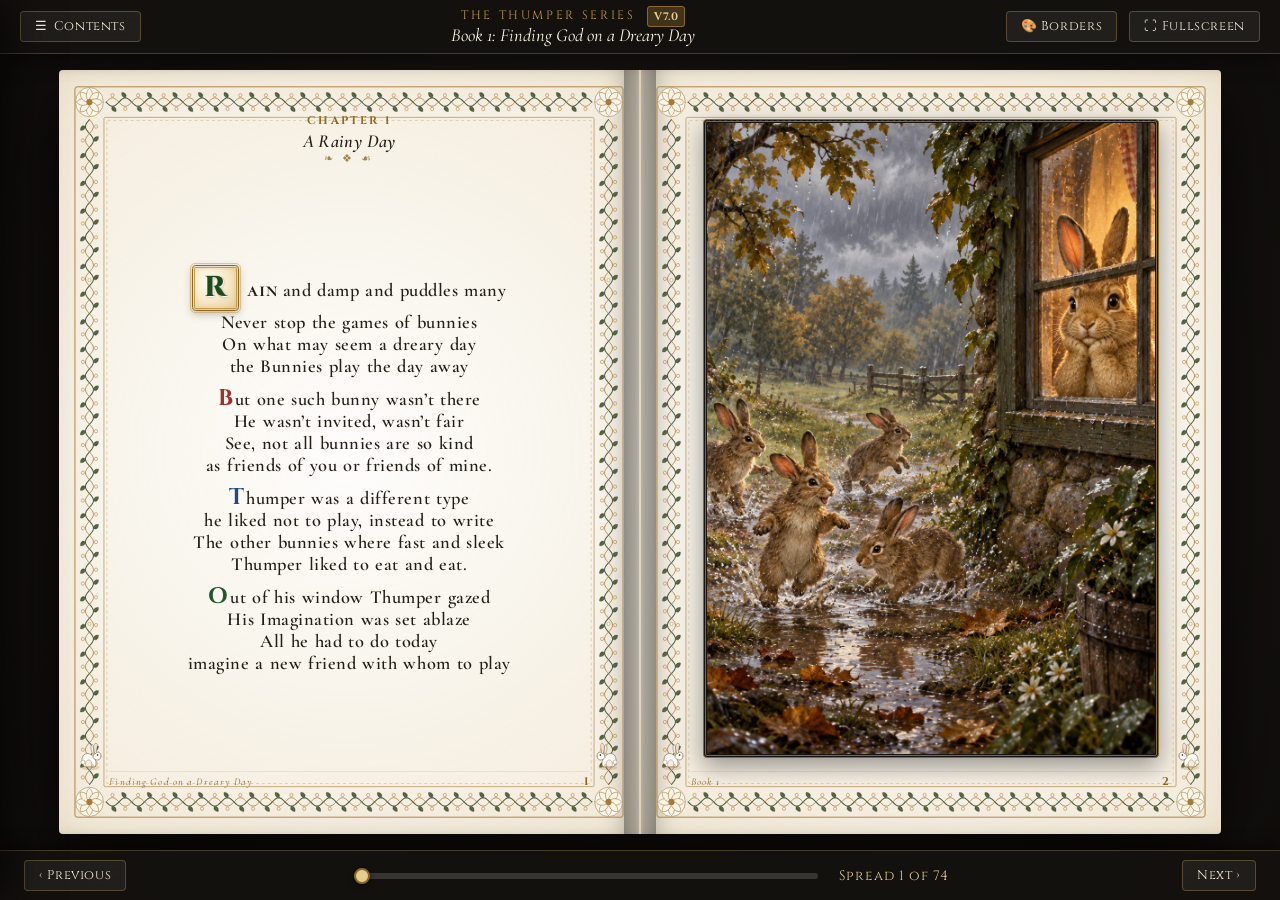
==== commit 3656ab94: "feat(v7.0): enlarge desktop text to fill page with 1/2in margin, enable tablet 2-page view parity, a" ====
--- a/index.html
+++ b/index.html
@@ -6,7 +6,7 @@
   <meta name="apple-mobile-web-app-capable" content="yes">
   <meta name="apple-mobile-web-app-status-bar-style" content="black-translucent">
   <meta name="description" content="The Complete Five-Book Thumper Series: An interactive illuminated fairy tale reader with realistic 3D page turns for tablet, phone, and desktop.">
-  <title>The Complete Thumper Series — Interactive Fairy Tale Reader (Version 6)</title>
+  <title>The Complete Thumper Series — Interactive Fairy Tale Reader (Version 7)</title>
   
   <link rel="stylesheet" href="css/fairytale.css">
   <link rel="stylesheet" href="css/book.css">
@@ -20,13 +20,10 @@
         <button id="btnTOC" class="tool-btn" title="Open Table of Contents">
           <span>☰</span> <span>Contents</span>
         </button>
-        <button id="btnMobileSwitch" class="tool-btn mobile-switch-btn" title="Switch between words and picture">
-          🖼️ View Art
-        </button>
       </div>
 
       <div class="toolbar-center">
-        <span class="series-title">The Thumper Series <span class="version-badge">v6.0</span></span>
+        <span class="series-title">The Thumper Series <span class="version-badge">v7.0</span></span>
         <span id="currentBookLabel" class="current-book-label">Book 1: Finding God on a Dreary Day</span>
       </div>
 
--- a/css/fairytale.css
+++ b/css/fairytale.css
@@ -83,12 +83,12 @@
   border-bottom-left-radius: 0;
 }
 
-/* Page Inner Content Container - Half-inch (~36-46px) clear buffer inside borders */
+/* Page Inner Content Container - Half-inch (~42-50px) clear buffer inside borders */
 .page-content {
   position: relative;
   z-index: 5;
   height: 100%;
-  padding: clamp(34px, 4.2vh, 44px) clamp(36px, 4vw, 50px) clamp(38px, 4.6vh, 48px) clamp(36px, 4vw, 50px);
+  padding: clamp(40px, 4.8vh, 48px) clamp(42px, 4.5vw, 50px) clamp(42px, 5.0vh, 50px) clamp(42px, 4.5vw, 50px);
   display: flex;
   flex-direction: column;
   justify-content: space-between;
@@ -114,7 +114,7 @@
 
 .chapter-title {
   font-family: var(--font-serif);
-  font-size: clamp(1.1rem, 1.8vh, 1.35rem);
+  font-size: clamp(1.15rem, 1.9vh, 1.42rem);
   font-weight: 600;
   color: var(--ink-color);
   letter-spacing: 0.02em;
@@ -136,7 +136,7 @@
   opacity: 0.8;
 }
 
-/* Text Container & Stanzas: EXPANDED TO FILL PAGE ELEGANTLY WITHOUT OVERFLOW */
+/* Text Container & Stanzas: EXPANDED TO FILL PAGE ELEGANTLY WITH ~1/2 INCH MARGINS */
 .page-verse-container {
   flex: 1;
   min-height: 0;
@@ -150,8 +150,8 @@
   margin: 0 auto;
   overflow: hidden;
   box-sizing: border-box;
-  font-size: clamp(13.2px, 1.62vh, 15.2px);
-  line-height: clamp(1.30, 1.4vh, 1.40);
+  font-size: clamp(15.8px, 2.05vh, 18.4px);
+  line-height: clamp(1.36, 1.48vh, 1.46);
 }
 
 .stanza {
@@ -159,7 +159,7 @@
   width: 100%;
   text-align: center;
   margin-top: 0;
-  margin-bottom: clamp(4px, 0.9vh, 9px);
+  margin-bottom: clamp(6px, 1.2vh, 14px);
 }
 
 .stanza:last-child {
@@ -278,8 +278,8 @@
   display: inline-flex;
   align-items: center;
   justify-content: center;
-  width: clamp(36px, 4.6vh, 46px);
-  height: clamp(36px, 4.6vh, 46px);
+  width: clamp(42px, 5.2vh, 52px);
+  height: clamp(42px, 5.2vh, 52px);
   background: 
     radial-gradient(circle at 35% 35%, #fffbf0 0%, #faecd0 40%, #e6cb92 100%);
   border: 1.8px solid var(--gold-dark);
@@ -310,7 +310,7 @@
 
 .cap-letter {
   font-family: var(--font-display);
-  font-size: clamp(1.5rem, 2.8vh, 1.95rem);
+  font-size: clamp(1.8rem, 3.2vh, 2.35rem);
   font-weight: 800;
   line-height: 1;
   text-shadow: 
--- a/css/book.css
+++ b/css/book.css
@@ -491,19 +491,21 @@
 /* =======================================================
    RESPONSIVE DESIGN (TABLETS & PHONES)
    ======================================================= */
-@media (max-width: 900px) {
+
+/* Phone Viewport: <= 680px */
+@media (max-width: 680px) {
   :root {
     --book-width: 100%;
     --book-height: 100%;
   }
 
   .book-stage {
-    padding: 8px;
+    padding: 6px;
   }
 
   .book-container {
     flex-direction: column;
-    max-width: 520px;
+    max-width: 480px;
     width: 100%;
     height: 100%;
     aspect-ratio: auto;
@@ -519,37 +521,36 @@
     height: 100%;
   }
 
-  .book-container.show-text .right-page {
-    display: none;
-  }
-
-  .book-container.show-text .left-page {
-    display: flex;
+  /* Phone sequential page: show words then art */
+  .book-container.phone-view-words .right-page {
+    display: none !important;
+  }
+  .book-container.phone-view-words .left-page {
+    display: flex !important;
     border-radius: 4px;
     border-right: none;
   }
 
-  .book-container.show-art .left-page {
-    display: none;
-  }
-
-  .book-container.show-art .right-page {
-    display: flex;
+  .book-container.phone-view-art .left-page {
+    display: none !important;
+  }
+  .book-container.phone-view-art .right-page {
+    display: flex !important;
     border-radius: 4px;
     border-left: none;
   }
 
   .page-content {
-    padding: clamp(28px, 3.8vh, 38px) clamp(24px, 3.5vw, 32px) clamp(30px, 4.0vh, 42px) clamp(24px, 3.5vw, 32px);
+    padding: clamp(34px, 4.0vh, 44px) clamp(28px, 3.8vw, 36px) clamp(34px, 4.2vh, 44px) clamp(28px, 3.8vw, 36px);
   }
 
   .page-verse-container {
-    font-size: clamp(12.5px, 1.5vh, 14.5px);
-    line-height: clamp(1.26, 1.35vh, 1.35);
+    font-size: clamp(14.8px, 2.0vh, 17.2px);
+    line-height: clamp(1.34, 1.44vh, 1.44);
   }
 
   .stanza {
-    margin-bottom: clamp(3px, 0.7vh, 7px);
+    margin-bottom: clamp(5px, 1.0vh, 12px);
   }
 
   .chapter-title {
@@ -557,27 +558,49 @@
   }
 
   .art-image-frame {
-    max-height: 60vh;
+    height: 100%;
+    max-height: 100%;
+    display: flex;
+    align-items: center;
+    justify-content: center;
+  }
+
+  .art-image-frame img {
+    max-height: 65vh;
+    max-width: 100%;
+    object-fit: contain;
   }
 
   .top-toolbar {
     height: 48px;
-    padding: 0 8px;
+    padding: 0 12px;
   }
 
   .toolbar-left,
   .toolbar-right {
-    gap: 6px;
+    gap: 8px;
   }
 
   .toolbar-left .tool-btn,
   .toolbar-right .tool-btn {
     padding: 4px 8px;
-    font-size: 0.72rem;
+    font-size: 0.75rem;
   }
 
   .toolbar-center {
-    display: none;
+    display: flex;
+  }
+
+  .series-title {
+    font-size: 0.68rem;
+  }
+
+  .current-book-label {
+    font-size: 0.88rem;
+    max-width: 180px;
+    white-space: nowrap;
+    overflow: hidden;
+    text-overflow: ellipsis;
   }
 
   .bottom-bar {
@@ -586,17 +609,15 @@
   }
 
   .page-indicator {
-    min-width: 80px;
+    min-width: 140px;
     font-size: 0.75rem;
   }
-
-  .mobile-switch-btn {
+}
+
+/* Tablet & Desktop Viewport: > 680px (Tablet appears in same 2-page view as desktop) */
+@media (min-width: 681px) {
+  .book-container.phone-view-words .right-page,
+  .book-container.phone-view-art .left-page {
     display: flex !important;
   }
 }
-
-@media (min-width: 901px) {
-  .mobile-switch-btn {
-    display: none !important;
-  }
-}
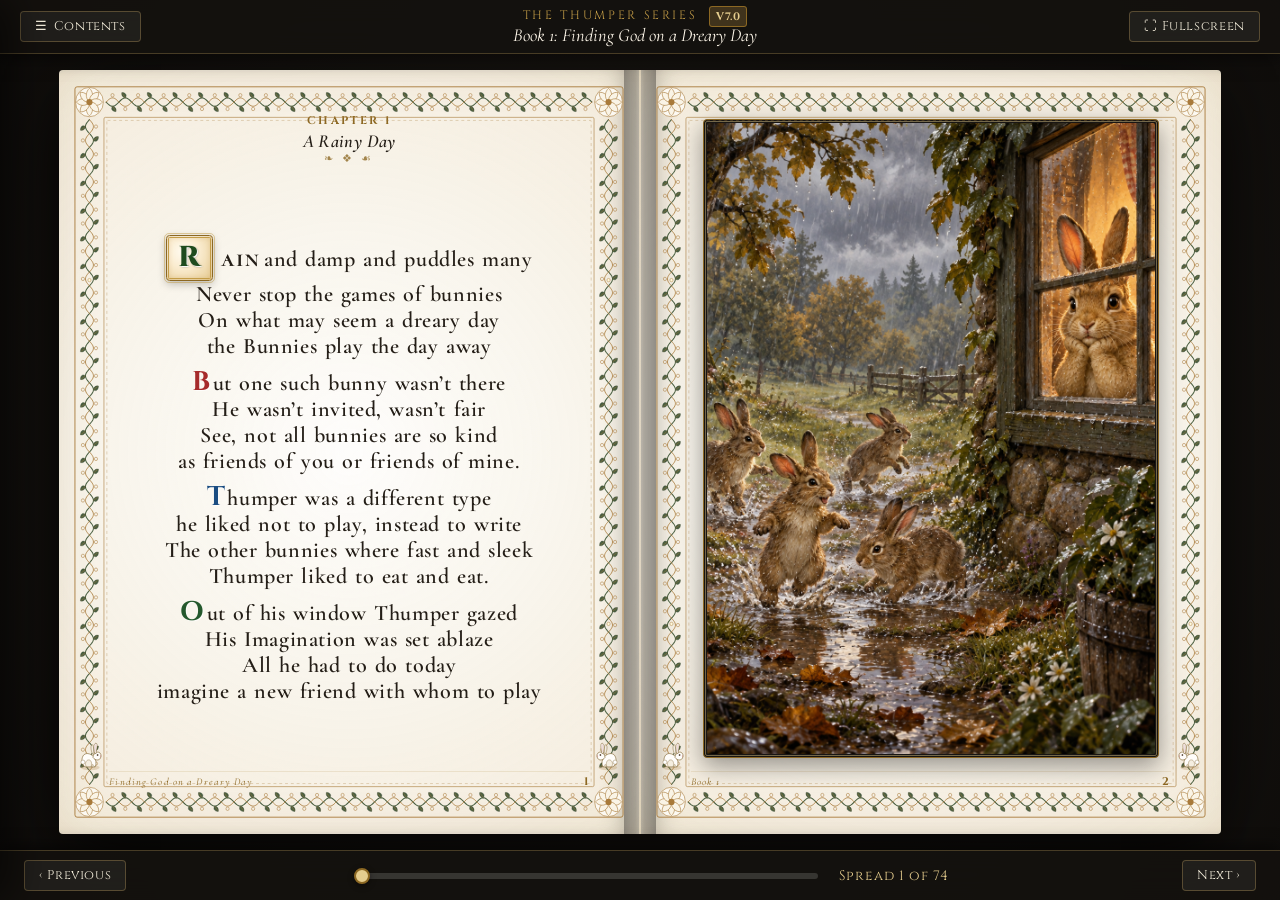
==== commit 4b50e54e: "feat: remove borders button from top toolbar" ====
--- a/index.html
+++ b/index.html
@@ -28,9 +28,6 @@
       </div>
 
       <div class="toolbar-right">
-        <a href="border-options.html" class="tool-btn" style="text-decoration:none; display:inline-flex; align-items:center; gap:4px;" title="View Border Styles Showcase">
-          🎨 Borders
-        </a>
         <button id="btnFullscreen" class="tool-btn" title="Toggle Fullscreen">
           ⛶ Fullscreen
         </button>
--- a/css/fairytale.css
+++ b/css/fairytale.css
@@ -150,7 +150,7 @@
   margin: 0 auto;
   overflow: hidden;
   box-sizing: border-box;
-  font-size: clamp(15.8px, 2.05vh, 18.4px);
+  font-size: clamp(19.0px, 2.46vh, 22.1px);
   line-height: clamp(1.36, 1.48vh, 1.46);
 }
 
